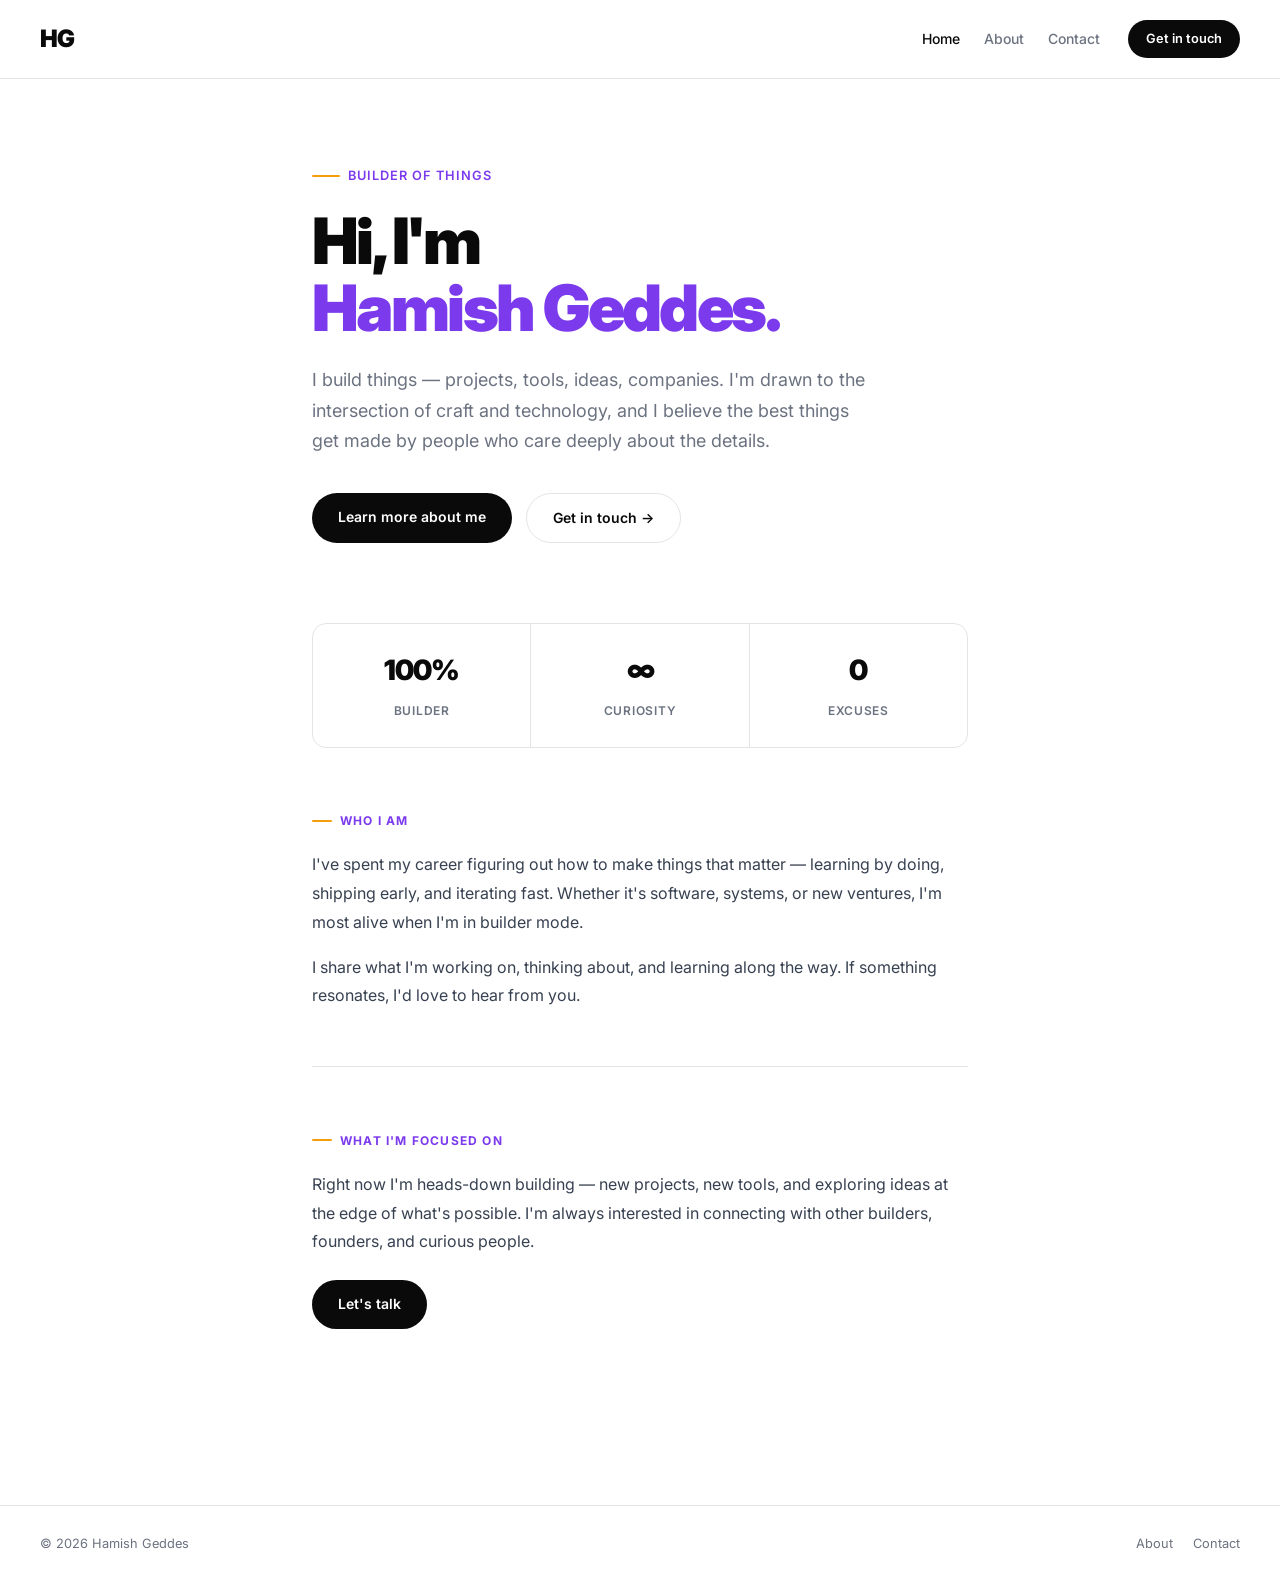
==== index.html @ 4482439f "Initial commit — personal site" ====
<!DOCTYPE html>
<html lang="en">
<head>
  <meta charset="UTF-8" />
  <meta name="viewport" content="width=device-width, initial-scale=1.0" />
  <title>Hamish Geddes</title>
  <link rel="preconnect" href="https://fonts.googleapis.com" />
  <link rel="preconnect" href="https://fonts.gstatic.com" crossorigin />
  <link rel="stylesheet" href="style.css" />
</head>
<body>

<nav>
  <a class="nav-logo" href="index.html">HG</a>
  <div class="nav-right">
    <ul class="nav-links">
      <li><a href="index.html" class="active">Home</a></li>
      <li><a href="about.html">About</a></li>
      <li><a href="contact.html">Contact</a></li>
    </ul>
    <a href="contact.html" class="nav-cta">Get in touch</a>
  </div>
</nav>

<main class="page">

  <div class="hero">
    <div class="hero-eyebrow">Builder of things</div>
    <h1>Hi, I'm<br /><em>Hamish Geddes.</em></h1>
    <p class="hero-sub">
      I build things — projects, tools, ideas, companies. I'm drawn to the intersection of craft and technology, and I believe the best things get made by people who care deeply about the details.
    </p>
    <div class="hero-actions">
      <a href="about.html" class="btn-primary">Learn more about me</a>
      <a href="contact.html" class="btn-secondary">Get in touch →</a>
    </div>
  </div>

  <div class="stats">
    <div class="stat">
      <span class="stat-number">100%</span>
      <span class="stat-label">Builder</span>
    </div>
    <div class="stat">
      <span class="stat-number">∞</span>
      <span class="stat-label">Curiosity</span>
    </div>
    <div class="stat">
      <span class="stat-number">0</span>
      <span class="stat-label">Excuses</span>
    </div>
  </div>

  <div class="section">
    <div class="section-label">Who I am</div>
    <p>
      I've spent my career figuring out how to make things that matter — learning by doing, shipping early, and iterating fast. Whether it's software, systems, or new ventures, I'm most alive when I'm in builder mode.
    </p>
    <p>
      I share what I'm working on, thinking about, and learning along the way. If something resonates, I'd love to hear from you.
    </p>
  </div>

  <div class="divider"></div>

  <div class="section">
    <div class="section-label">What I'm focused on</div>
    <p>
      Right now I'm heads-down building — new projects, new tools, and exploring ideas at the edge of what's possible. I'm always interested in connecting with other builders, founders, and curious people.
    </p>
    <a href="contact.html" class="btn-primary" style="margin-top: 8px; display: inline-block;">Let's talk</a>
  </div>

</main>

<footer>
  <span>&copy; 2026 Hamish Geddes</span>
  <ul class="footer-links">
    <li><a href="about.html">About</a></li>
    <li><a href="contact.html">Contact</a></li>
  </ul>
</footer>

</body>
</html>
---- style.css ----
@import url('https://fonts.googleapis.com/css2?family=Inter:wght@400;500;600;700;800;900&display=swap');

*, *::before, *::after { box-sizing: border-box; margin: 0; padding: 0; }

:root {
  --black: #0a0a0a;
  --white: #ffffff;
  --gray: #6b7280;
  --light-gray: #f4f4f5;
  --border: #e4e4e7;
  --purple: #7c3aed;
  --yellow: #f59e0b;
  --max: 720px;
}

html { font-size: 16px; scroll-behavior: smooth; }

body {
  font-family: 'Inter', -apple-system, BlinkMacSystemFont, sans-serif;
  color: var(--black);
  background: var(--white);
  line-height: 1.6;
  -webkit-font-smoothing: antialiased;
}

a { color: inherit; text-decoration: none; }

/* ── Nav ── */
nav {
  display: flex;
  align-items: center;
  justify-content: space-between;
  padding: 20px 40px;
  border-bottom: 1px solid var(--border);
  position: sticky;
  top: 0;
  background: rgba(255,255,255,0.95);
  backdrop-filter: blur(10px);
  z-index: 100;
}

.nav-logo {
  font-size: 1.5rem;
  font-weight: 900;
  letter-spacing: -0.04em;
  color: var(--black);
}

.nav-right {
  display: flex;
  align-items: center;
  gap: 28px;
}

.nav-links {
  display: flex;
  gap: 24px;
  list-style: none;
  font-size: 0.875rem;
  font-weight: 500;
  color: var(--gray);
}

.nav-links a { transition: color 0.15s; }
.nav-links a:hover,
.nav-links a.active { color: var(--black); }

.nav-cta {
  display: inline-block;
  background: var(--black);
  color: var(--white);
  font-size: 0.8rem;
  font-weight: 600;
  padding: 9px 18px;
  border-radius: 99px;
  white-space: nowrap;
  transition: opacity 0.15s;
}
.nav-cta:hover { opacity: 0.75; }

/* ── Page ── */
.page {
  max-width: var(--max);
  margin: 0 auto;
  padding: 80px 32px 120px;
}

/* ── Hero ── */
.hero {
  margin-bottom: 80px;
}

.hero-eyebrow {
  display: inline-flex;
  align-items: center;
  gap: 8px;
  font-size: 0.8rem;
  font-weight: 600;
  color: var(--purple);
  letter-spacing: 0.08em;
  text-transform: uppercase;
  margin-bottom: 20px;
}

.hero-eyebrow::before {
  content: '';
  display: inline-block;
  width: 28px;
  height: 2px;
  background: var(--yellow);
  border-radius: 2px;
}

.hero h1 {
  font-size: clamp(2.5rem, 6vw, 4rem);
  font-weight: 900;
  letter-spacing: -0.04em;
  line-height: 1.05;
  margin-bottom: 24px;
  color: var(--black);
}

.hero h1 em {
  font-style: normal;
  color: var(--purple);
}

.hero-sub {
  font-size: 1.125rem;
  color: var(--gray);
  line-height: 1.7;
  max-width: 560px;
  margin-bottom: 36px;
}

.hero-actions {
  display: flex;
  gap: 14px;
  flex-wrap: wrap;
}

.btn-primary {
  display: inline-block;
  background: var(--black);
  color: var(--white);
  font-size: 0.875rem;
  font-weight: 600;
  padding: 13px 26px;
  border-radius: 99px;
  transition: opacity 0.15s;
}
.btn-primary:hover { opacity: 0.75; }

.btn-secondary {
  display: inline-block;
  background: transparent;
  color: var(--black);
  font-size: 0.875rem;
  font-weight: 600;
  padding: 13px 26px;
  border-radius: 99px;
  border: 1.5px solid var(--border);
  transition: border-color 0.15s;
}
.btn-secondary:hover { border-color: #aaa; }

/* ── Divider ── */
.divider {
  height: 1px;
  background: var(--border);
  margin: 56px 0;
}

/* ── Section ── */
.section { margin-bottom: 56px; }

.section-label {
  display: inline-flex;
  align-items: center;
  gap: 8px;
  font-size: 0.75rem;
  font-weight: 700;
  letter-spacing: 0.1em;
  text-transform: uppercase;
  color: var(--purple);
  margin-bottom: 20px;
}

.section-label::before {
  content: '';
  display: inline-block;
  width: 20px;
  height: 2px;
  background: var(--yellow);
  border-radius: 2px;
}

.section h2 {
  font-size: 1.6rem;
  font-weight: 800;
  letter-spacing: -0.03em;
  margin-bottom: 16px;
}

.section p {
  font-size: 1rem;
  color: #374151;
  line-height: 1.8;
  margin-bottom: 16px;
}
.section p:last-child { margin-bottom: 0; }

/* ── Cards (beliefs etc) ── */
.cards {
  display: grid;
  grid-template-columns: 1fr 1fr;
  gap: 16px;
  margin-top: 8px;
}

.card {
  background: var(--light-gray);
  border-radius: 12px;
  padding: 22px;
  font-size: 0.9rem;
  color: #374151;
  line-height: 1.65;
}

.card strong {
  display: block;
  font-size: 0.875rem;
  font-weight: 700;
  color: var(--black);
  margin-bottom: 4px;
}

/* ── Timeline ── */
.timeline { list-style: none; }

.timeline li {
  display: grid;
  grid-template-columns: 90px 1fr;
  gap: 20px;
  padding: 20px 0;
  border-top: 1px solid var(--border);
}

.timeline li:last-child { border-bottom: 1px solid var(--border); }

.timeline-year {
  font-size: 0.8rem;
  font-weight: 600;
  color: var(--gray);
  padding-top: 3px;
  letter-spacing: 0.02em;
}

.timeline-content strong {
  display: block;
  font-size: 0.95rem;
  font-weight: 700;
  margin-bottom: 3px;
}

.timeline-content span {
  font-size: 0.875rem;
  color: var(--gray);
}

/* ── Contact links ── */
.contact-links { list-style: none; }

.contact-links li {
  display: flex;
  align-items: center;
  gap: 18px;
  padding: 20px 0;
  border-top: 1px solid var(--border);
  transition: opacity 0.15s;
}
.contact-links li:hover { opacity: 0.7; }
.contact-links li:last-child { border-bottom: 1px solid var(--border); }

.contact-icon {
  width: 44px;
  height: 44px;
  background: var(--light-gray);
  border-radius: 10px;
  display: flex;
  align-items: center;
  justify-content: center;
  flex-shrink: 0;
}

.contact-icon svg { width: 20px; height: 20px; }

.contact-meta strong {
  display: block;
  font-size: 0.95rem;
  font-weight: 700;
}

.contact-meta span {
  font-size: 0.85rem;
  color: var(--gray);
}

/* ── Form ── */
.form { margin-top: 0; }

.form label {
  display: block;
  font-size: 0.8rem;
  font-weight: 700;
  text-transform: uppercase;
  letter-spacing: 0.06em;
  color: var(--gray);
  margin-bottom: 8px;
}

.form input,
.form textarea {
  width: 100%;
  padding: 13px 16px;
  font-size: 0.95rem;
  font-family: inherit;
  border: 1.5px solid var(--border);
  border-radius: 10px;
  background: var(--white);
  color: var(--black);
  margin-bottom: 20px;
  transition: border-color 0.15s;
  resize: vertical;
}

.form input:focus,
.form textarea:focus {
  outline: none;
  border-color: var(--purple);
}

.form textarea { min-height: 140px; }

.btn-submit {
  display: inline-block;
  background: var(--black);
  color: var(--white);
  font-size: 0.875rem;
  font-weight: 700;
  padding: 14px 30px;
  border-radius: 99px;
  border: none;
  cursor: pointer;
  transition: opacity 0.15s;
  font-family: inherit;
  letter-spacing: 0.01em;
}
.btn-submit:hover { opacity: 0.75; }

/* ── Stat strip ── */
.stats {
  display: flex;
  gap: 0;
  border: 1.5px solid var(--border);
  border-radius: 14px;
  overflow: hidden;
  margin-bottom: 56px;
}

.stat {
  flex: 1;
  padding: 24px 20px;
  text-align: center;
  border-right: 1.5px solid var(--border);
}
.stat:last-child { border-right: none; }

.stat-number {
  display: block;
  font-size: 1.75rem;
  font-weight: 900;
  letter-spacing: -0.04em;
  color: var(--black);
  margin-bottom: 4px;
}

.stat-label {
  font-size: 0.75rem;
  font-weight: 600;
  color: var(--gray);
  text-transform: uppercase;
  letter-spacing: 0.06em;
}

/* ── Footer ── */
footer {
  display: flex;
  align-items: center;
  justify-content: space-between;
  padding: 28px 40px;
  font-size: 0.8rem;
  color: var(--gray);
  border-top: 1px solid var(--border);
}

.footer-links {
  display: flex;
  gap: 20px;
  list-style: none;
}
.footer-links a:hover { color: var(--black); }

/* ── Responsive ── */
@media (max-width: 600px) {
  nav { padding: 16px 20px; }
  .nav-links { display: none; }
  .page { padding: 52px 20px 80px; }
  .hero h1 { font-size: 2.4rem; }
  .cards { grid-template-columns: 1fr; }
  .stats { flex-direction: column; }
  .stat { border-right: none; border-bottom: 1.5px solid var(--border); }
  .stat:last-child { border-bottom: none; }
  footer { flex-direction: column; gap: 12px; text-align: center; }
}
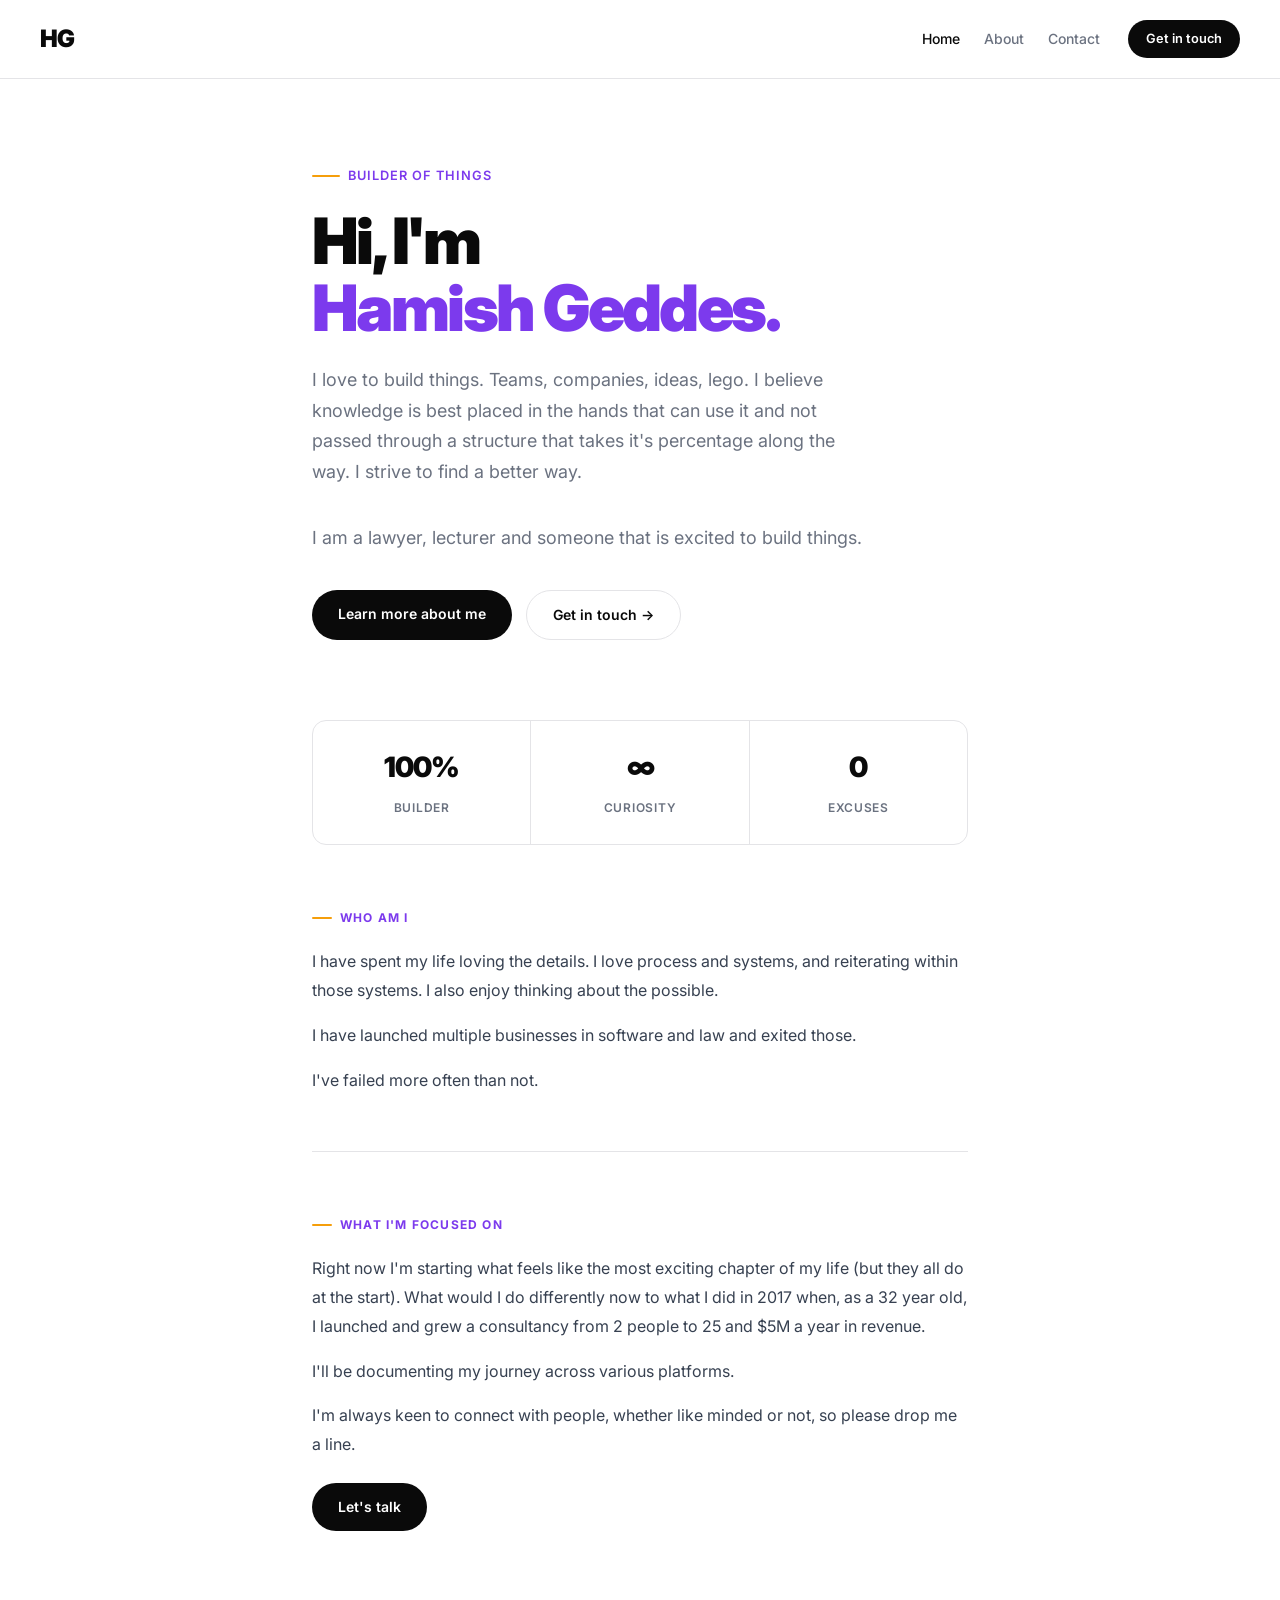
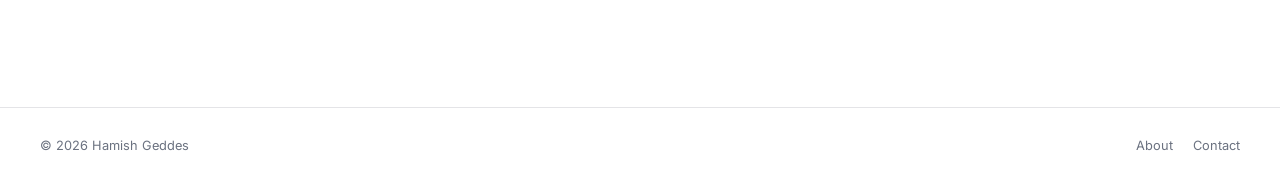
==== commit 9b6932ad: "Update home page copy" ====
--- a/index.html
+++ b/index.html
@@ -28,7 +28,10 @@
     <div class="hero-eyebrow">Builder of things</div>
     <h1>Hi, I'm<br /><em>Hamish Geddes.</em></h1>
     <p class="hero-sub">
-      I build things — projects, tools, ideas, companies. I'm drawn to the intersection of craft and technology, and I believe the best things get made by people who care deeply about the details.
+      I love to build things. Teams, companies, ideas, lego. I believe knowledge is best placed in the hands that can use it and not passed through a structure that takes it's percentage along the way. I strive to find a better way.
+    </p>
+    <p class="hero-sub" style="margin-top: 16px;">
+      I am a lawyer, lecturer and someone that is excited to build things.
     </p>
     <div class="hero-actions">
       <a href="about.html" class="btn-primary">Learn more about me</a>
@@ -52,12 +55,15 @@
   </div>
 
   <div class="section">
-    <div class="section-label">Who I am</div>
+    <div class="section-label">Who am I</div>
     <p>
-      I've spent my career figuring out how to make things that matter — learning by doing, shipping early, and iterating fast. Whether it's software, systems, or new ventures, I'm most alive when I'm in builder mode.
+      I have spent my life loving the details. I love process and systems, and reiterating within those systems. I also enjoy thinking about the possible.
     </p>
     <p>
-      I share what I'm working on, thinking about, and learning along the way. If something resonates, I'd love to hear from you.
+      I have launched multiple businesses in software and law and exited those.
+    </p>
+    <p>
+      I've failed more often than not.
     </p>
   </div>
 
@@ -66,7 +72,13 @@
   <div class="section">
     <div class="section-label">What I'm focused on</div>
     <p>
-      Right now I'm heads-down building — new projects, new tools, and exploring ideas at the edge of what's possible. I'm always interested in connecting with other builders, founders, and curious people.
+      Right now I'm starting what feels like the most exciting chapter of my life (but they all do at the start). What would I do differently now to what I did in 2017 when, as a 32 year old, I launched and grew a consultancy from 2 people to 25 and $5M a year in revenue.
+    </p>
+    <p>
+      I'll be documenting my journey across various platforms.
+    </p>
+    <p>
+      I'm always keen to connect with people, whether like minded or not, so please drop me a line.
     </p>
     <a href="contact.html" class="btn-primary" style="margin-top: 8px; display: inline-block;">Let's talk</a>
   </div>
